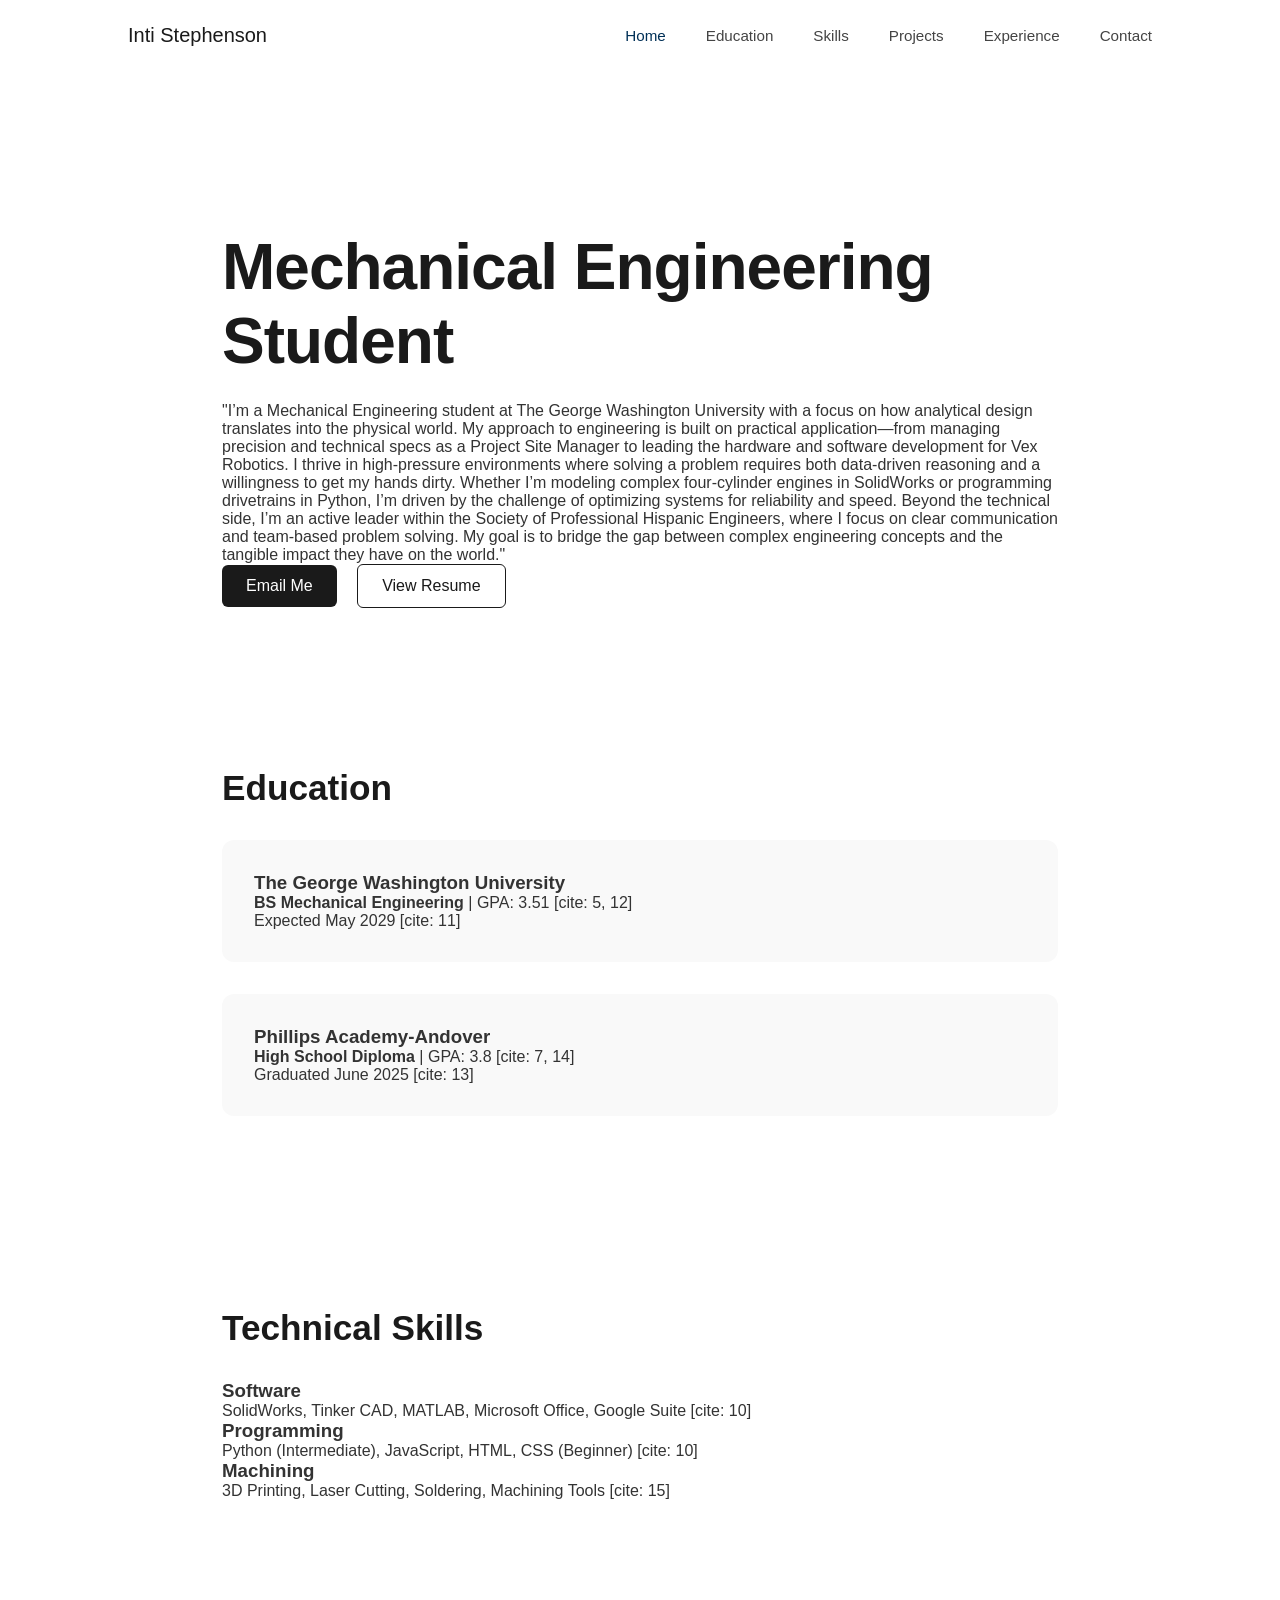
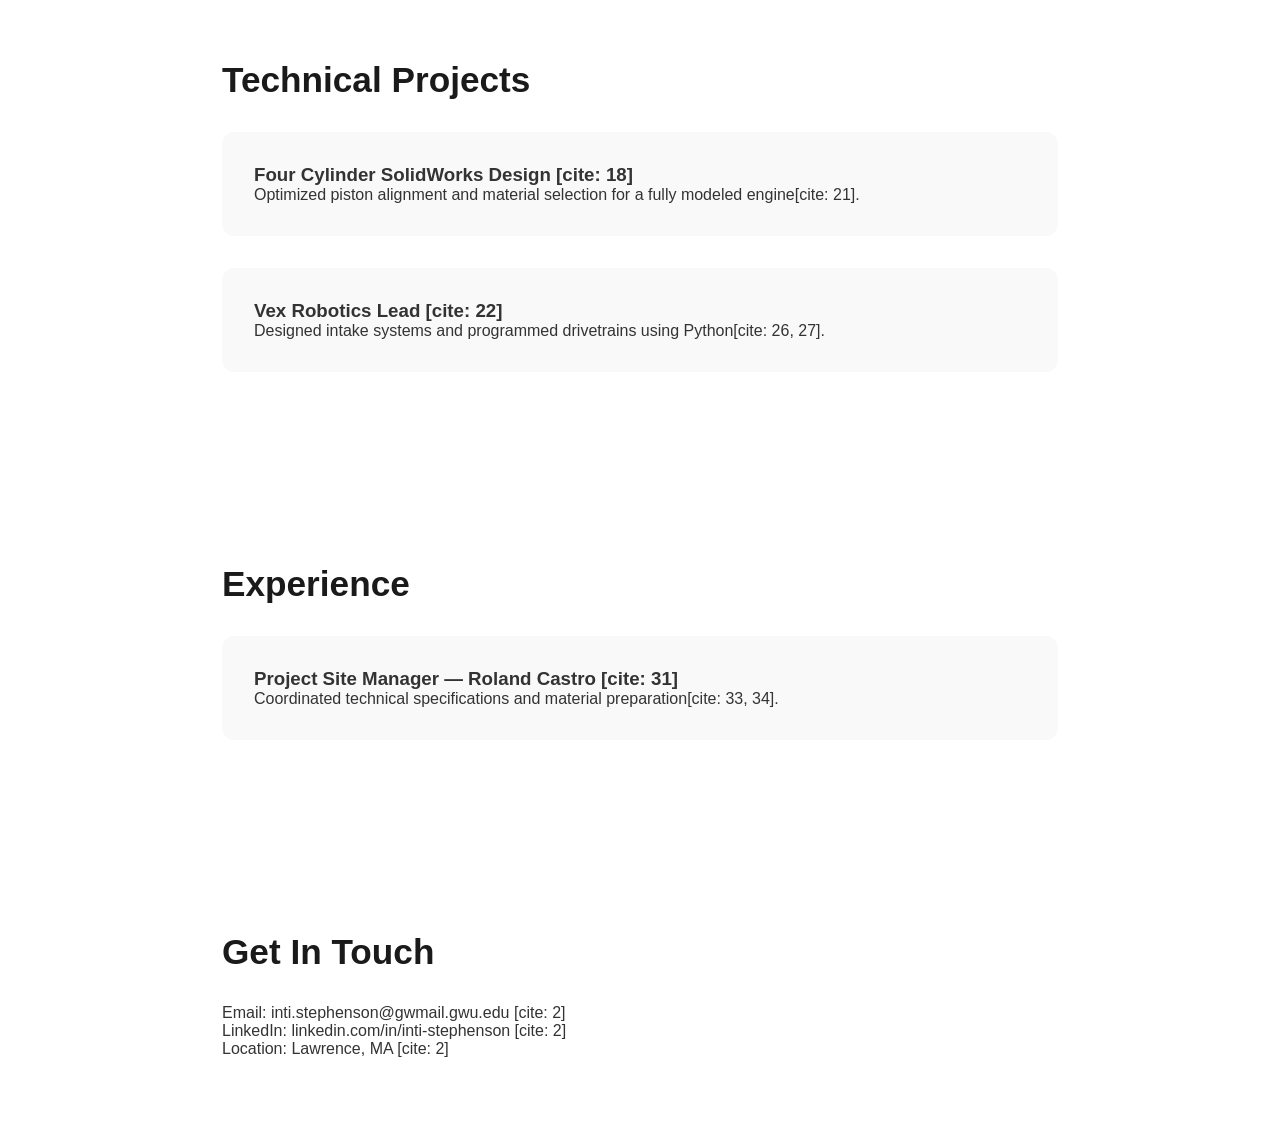
==== index.html @ 3ae7ea5c "Update index.html" ====
<!DOCTYPE html>
<html lang="en">
<head>
    <meta charset="UTF-8">
    <meta name="viewport" content="width=device-width, initial-scale=1.0">
    <title>Inti Stephenson | Portfolio</title>
    <link rel="stylesheet" href="style.css">
</head>
<body>
    <header class="navbar">
    <div class="logo">Inti Stephenson</div>
    <nav>
        <ul class="nav-links">
            <li><a href="#about">Home</a></li>
            <li><a href="#education">Education</a></li>
            <li><a href="#skills">Skills</a></li>
            <li><a href="#projects">Projects</a></li>
            <li><a href="#experience">Experience</a></li>
            <li><a href="#contact">Contact</a></li>
        </ul>
    </nav>
</header>

    <main class="container">
        <section id="about" class="section">
            <h1>Mechanical Engineering Student</h1>
            <p>"I’m a Mechanical Engineering student at The George Washington University with a focus on how analytical design translates into the physical world. My approach to engineering is built on practical application—from managing precision and technical specs as a Project Site Manager to leading the hardware and software development for Vex Robotics. I thrive in high-pressure environments where solving a problem requires both data-driven reasoning and a willingness to get my hands dirty. Whether I’m modeling complex four-cylinder engines in SolidWorks or programming drivetrains in Python, I’m driven by the challenge of optimizing systems for reliability and speed. Beyond the technical side, I’m an active leader within the Society of Professional Hispanic Engineers, where I focus on clear communication and team-based problem solving. My goal is to bridge the gap between complex engineering concepts and the tangible impact they have on the world." </p>
            <div class="actions">
                <a href="mailto:inti.stephenson@gwmail.gwu.edu" class="btn">Email Me</a>
                <a href="#" class="btn btn-outline">View Resume</a>
            </div>
        </section>

        <section id="education" class="section">
            <h2>Education</h2>
            <div class="card">
                <h3>The George Washington University</h3>
                <p><strong>BS Mechanical Engineering</strong> | GPA: 3.51 [cite: 5, 12]</p>
                <p>Expected May 2029 [cite: 11]</p>
            </div>
            <div class="card">
                <h3>Phillips Academy-Andover</h3>
                <p><strong>High School Diploma</strong> | GPA: 3.8 [cite: 7, 14]</p>
                <p>Graduated June 2025 [cite: 13]</p>
            </div>
        </section>

        <section id="skills" class="section">
            <h2>Technical Skills</h2>
            <div class="skills-wrapper">
                <div class="skill-box">
                    <h3>Software</h3>
                    <p>SolidWorks, Tinker CAD, MATLAB, Microsoft Office, Google Suite [cite: 10]</p>
                </div>
                <div class="skill-box">
                    <h3>Programming</h3>
                    <p>Python (Intermediate), JavaScript, HTML, CSS (Beginner) [cite: 10]</p>
                </div>
                <div class="skill-box">
                    <h3>Machining</h3>
                    <p>3D Printing, Laser Cutting, Soldering, Machining Tools [cite: 15]</p>
                </div>
            </div>
        </section>

        <section id="projects" class="section">
            <h2>Technical Projects</h2>
            <div class="project-entry">
                <h3>Four Cylinder SolidWorks Design [cite: 18]</h3>
                <p>Optimized piston alignment and material selection for a fully modeled engine[cite: 21].</p>
            </div>
            <div class="project-entry">
                <h3>Vex Robotics Lead [cite: 22]</h3>
                <p>Designed intake systems and programmed drivetrains using Python[cite: 26, 27].</p>
            </div>
        </section>

        <section id="experience" class="section">
            <h2>Experience</h2>
            <div class="exp-entry">
                <h3>Project Site Manager — Roland Castro [cite: 31]</h3>
                <p>Coordinated technical specifications and material preparation[cite: 33, 34].</p>
            </div>
        </section>

        <section id="contact" class="section">
            <h2>Get In Touch</h2>
            <p>Email: inti.stephenson@gwmail.gwu.edu [cite: 2]</p>
            <p>LinkedIn: linkedin.com/in/inti-stephenson [cite: 2]</p>
            <p>Location: Lawrence, MA [cite: 2]</p>
        </section>
    </main>

    <script src="script.js"></script>
</body>
</html>
---- style.css ----
:root {
    --primary: #1a1a1a; /* Darker, professional header text */
    --accent: #003057;  /* GWU Blue for highlights */
    --bg-color: #ffffff;
}

* {
    margin: 0;
    padding: 0;
    box-sizing: border-box;
    font-family: 'Inter', -apple-system, sans-serif;
}

body {
    background-color: var(--bg-color);
    color: #333;
}

/* Updated Horizontal Top Navbar - Logan Whittaker Style */
.navbar {
    position: fixed;
    top: 0;
    width: 100%;
    background: white;
    display: flex;
    justify-content: space-between; /* Pushes logo left, links right */
    align-items: center;
    padding: 1.5rem 10%; /* More breathing room on the sides */
    z-index: 1000;
}

.logo {
    font-size: 1.25rem;
    font-weight: 500;
    color: var(--primary);
}

.nav-links {
    display: flex;
    list-style: none;
}

.nav-links li {
    margin-left: 2.5rem; /* Space between the links */
}

.nav-links a {
    text-decoration: none;
    color: #444;
    font-size: 0.95rem;
    font-weight: 400;
    transition: color 0.2s ease;
}

.nav-links a:hover, .nav-links a.active {
    color: var(--accent); /* Subtle color change on hover/scroll */
}

/* Main Content Layout */
.container {
    max-width: 900px;
    margin: 150px auto 0;
    padding: 0 2rem;
}

.section {
    padding: 5rem 0;
    /* Removed the bottom border for a cleaner look */
}

/* Typography similar to Logan's */
h1 { 
    font-size: 4rem; 
    color: var(--primary); 
    margin-bottom: 1.5rem;
    letter-spacing: -1px;
}

h2 { 
    font-size: 2.2rem; 
    color: var(--primary); 
    margin-bottom: 2rem; 
}

/* Sections look like simple cards now */
.card, .project-entry, .exp-entry {
    background: #f9f9f9;
    padding: 2rem;
    border-radius: 12px;
    margin-bottom: 2rem;
    transition: transform 0.2s ease;
}

.card:hover {
    transform: translateY(-5px); /* Adds a little "pop" when hovering */
}

.btn {
    display: inline-block;
    padding: 12px 24px;
    background: #1a1a1a;
    color: white;
    text-decoration: none;
    border-radius: 6px;
    font-weight: 500;
    margin-right: 1rem;
}

.btn-outline {
    background: transparent;
    border: 1px solid #1a1a1a;
    color: #1a1a1a;
}
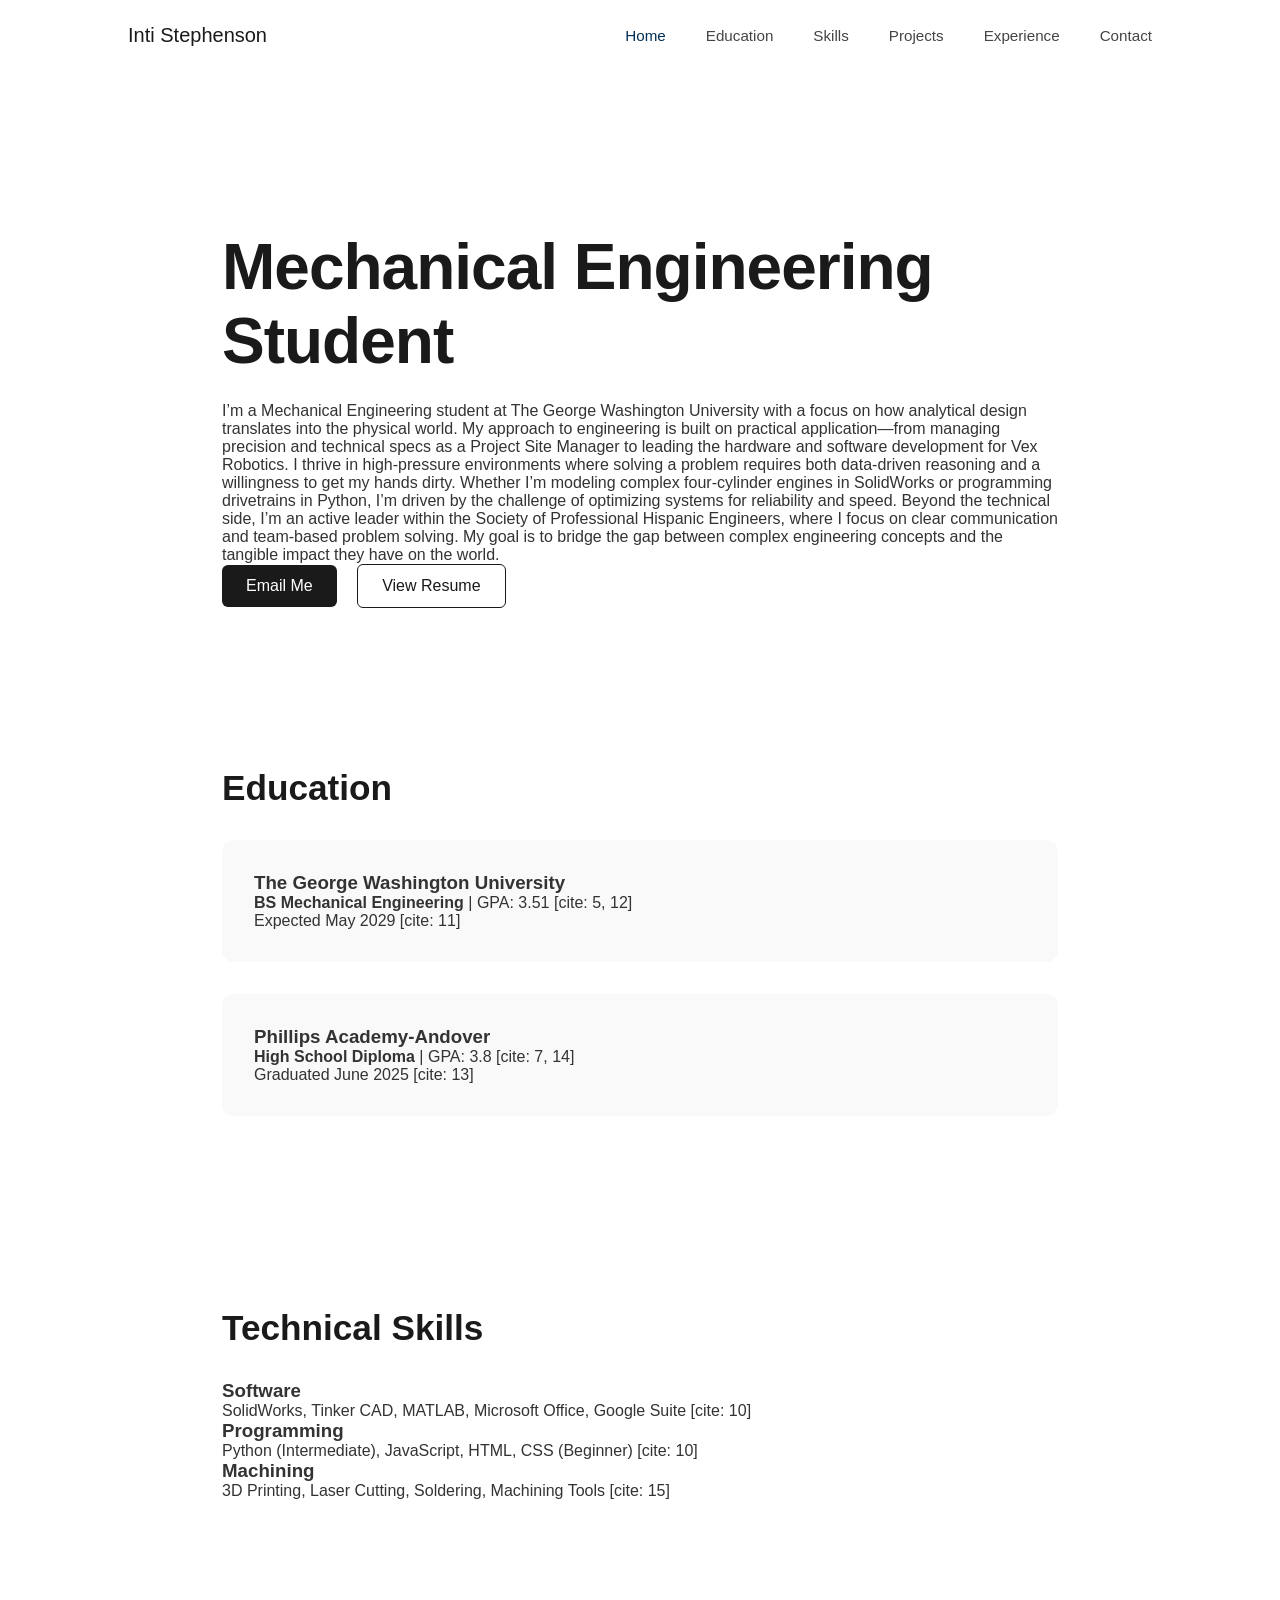
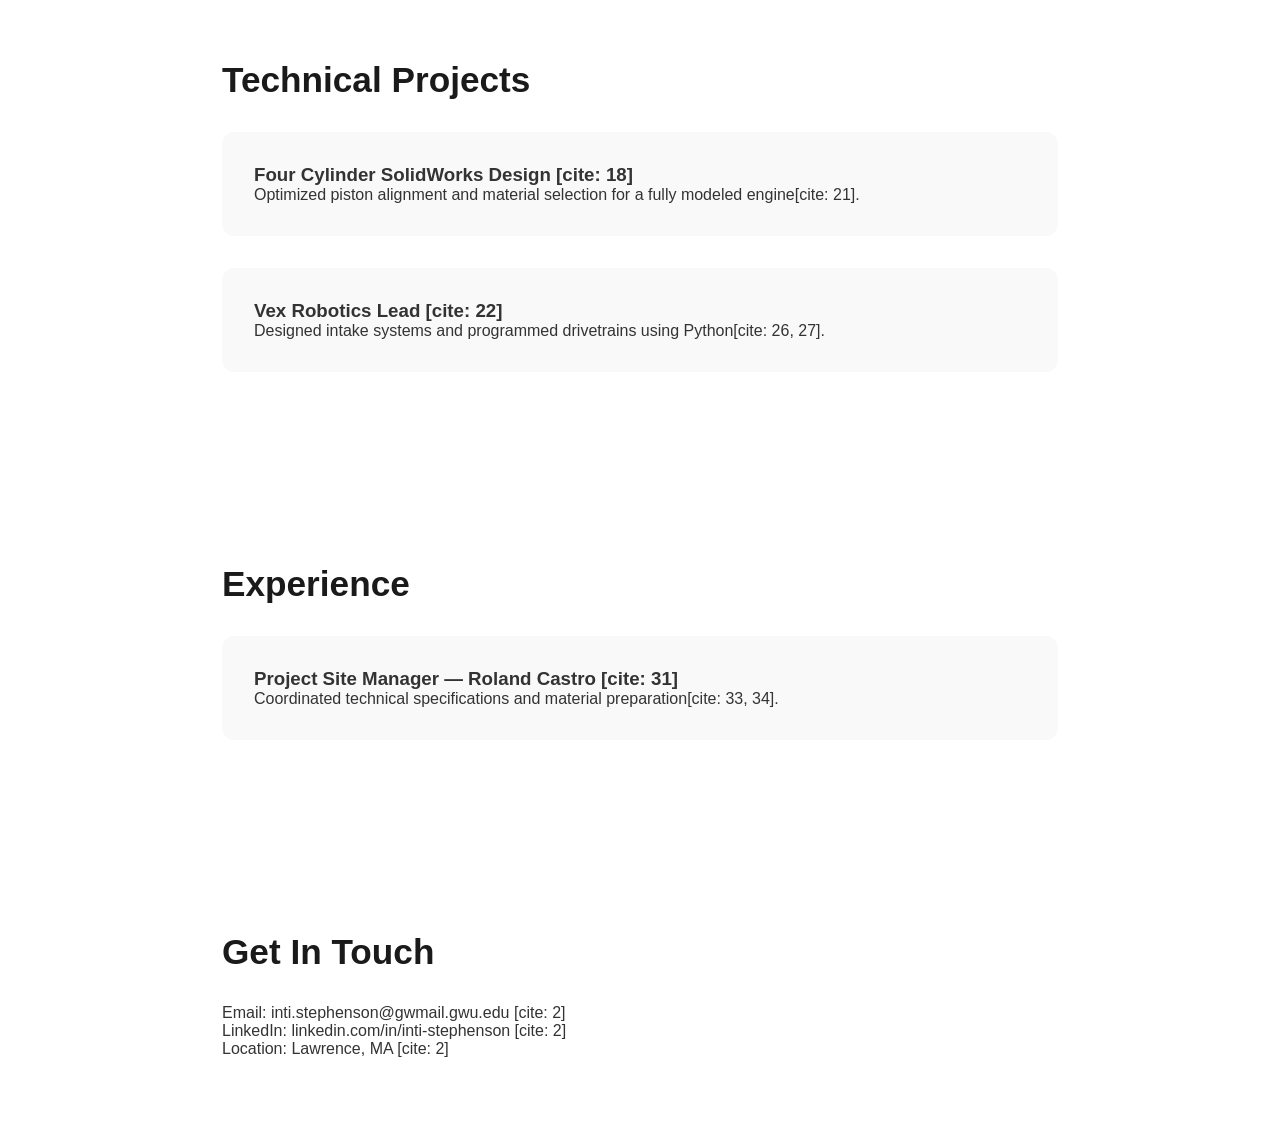
==== commit 0ada398a: "Update index.html" ====
--- a/index.html
+++ b/index.html
@@ -24,7 +24,7 @@
     <main class="container">
         <section id="about" class="section">
             <h1>Mechanical Engineering Student</h1>
-            <p>"I’m a Mechanical Engineering student at The George Washington University with a focus on how analytical design translates into the physical world. My approach to engineering is built on practical application—from managing precision and technical specs as a Project Site Manager to leading the hardware and software development for Vex Robotics. I thrive in high-pressure environments where solving a problem requires both data-driven reasoning and a willingness to get my hands dirty. Whether I’m modeling complex four-cylinder engines in SolidWorks or programming drivetrains in Python, I’m driven by the challenge of optimizing systems for reliability and speed. Beyond the technical side, I’m an active leader within the Society of Professional Hispanic Engineers, where I focus on clear communication and team-based problem solving. My goal is to bridge the gap between complex engineering concepts and the tangible impact they have on the world." </p>
+            <p> I’m a Mechanical Engineering student at The George Washington University with a focus on how analytical design translates into the physical world. My approach to engineering is built on practical application—from managing precision and technical specs as a Project Site Manager to leading the hardware and software development for Vex Robotics. I thrive in high-pressure environments where solving a problem requires both data-driven reasoning and a willingness to get my hands dirty. Whether I’m modeling complex four-cylinder engines in SolidWorks or programming drivetrains in Python, I’m driven by the challenge of optimizing systems for reliability and speed. Beyond the technical side, I’m an active leader within the Society of Professional Hispanic Engineers, where I focus on clear communication and team-based problem solving. My goal is to bridge the gap between complex engineering concepts and the tangible impact they have on the world. </p>
             <div class="actions">
                 <a href="mailto:inti.stephenson@gwmail.gwu.edu" class="btn">Email Me</a>
                 <a href="#" class="btn btn-outline">View Resume</a>
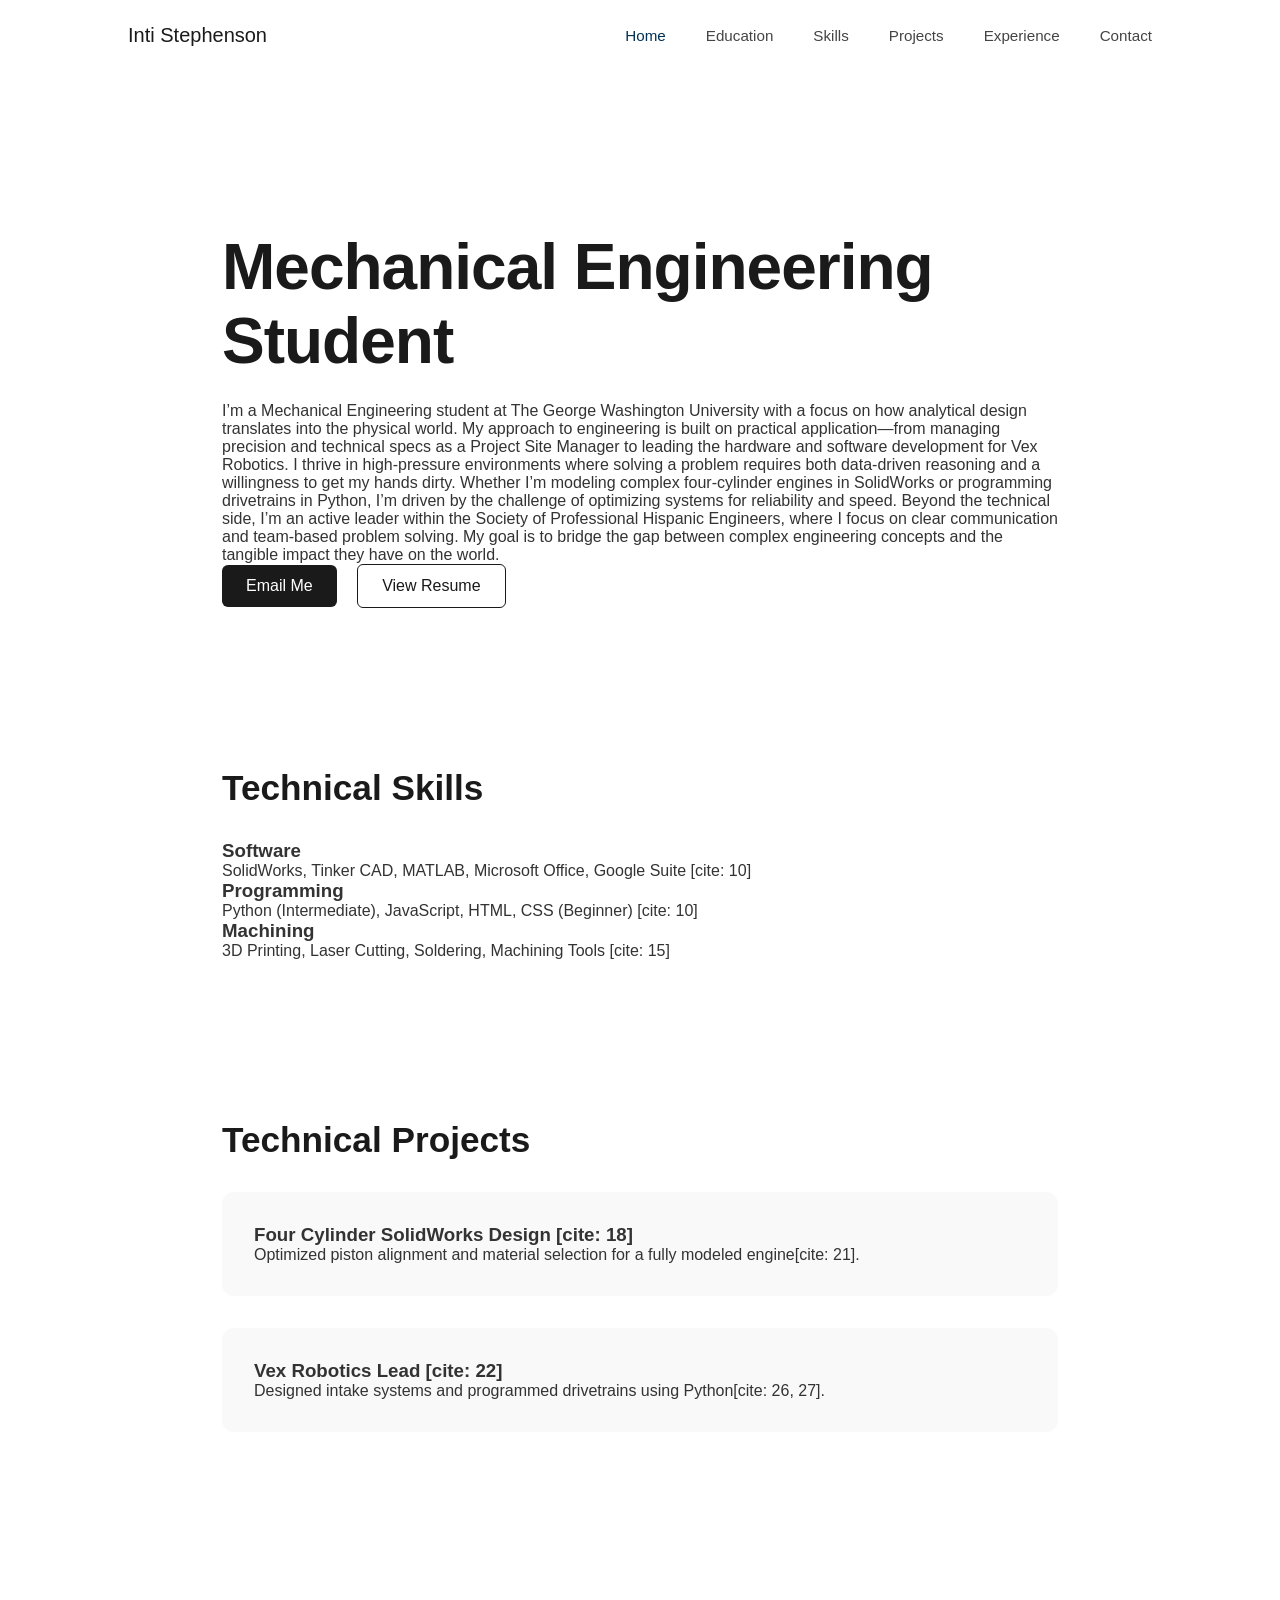
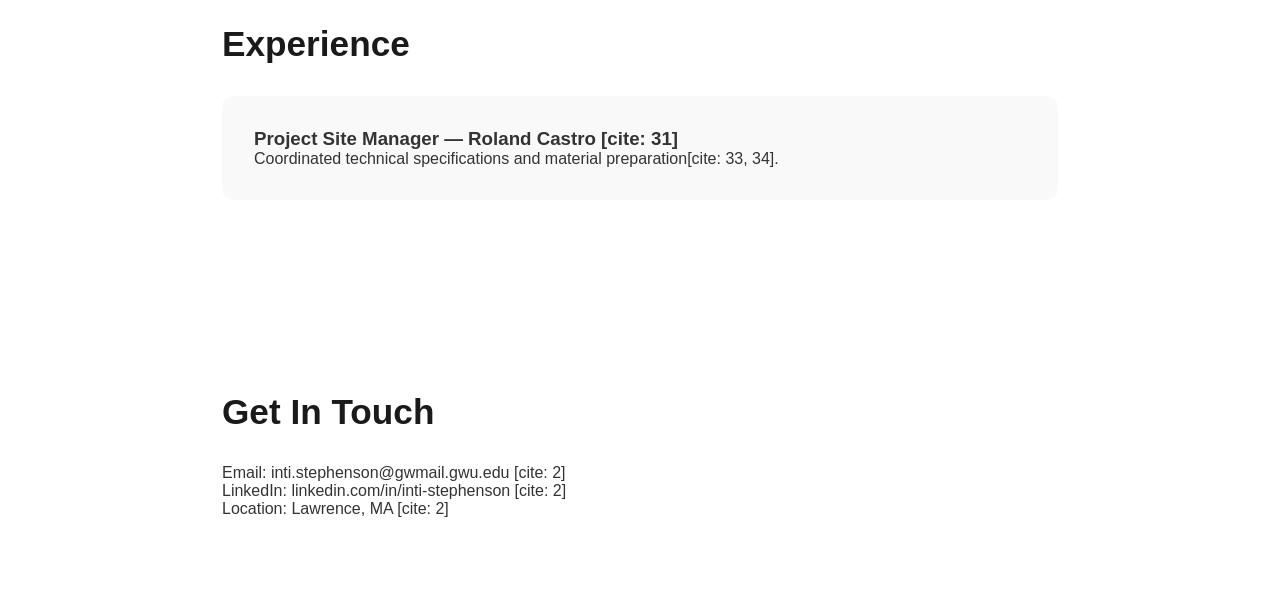
==== commit 629345f2: "Update index.html" ====
--- a/index.html
+++ b/index.html
@@ -31,19 +31,7 @@
             </div>
         </section>
 
-        <section id="education" class="section">
-            <h2>Education</h2>
-            <div class="card">
-                <h3>The George Washington University</h3>
-                <p><strong>BS Mechanical Engineering</strong> | GPA: 3.51 [cite: 5, 12]</p>
-                <p>Expected May 2029 [cite: 11]</p>
-            </div>
-            <div class="card">
-                <h3>Phillips Academy-Andover</h3>
-                <p><strong>High School Diploma</strong> | GPA: 3.8 [cite: 7, 14]</p>
-                <p>Graduated June 2025 [cite: 13]</p>
-            </div>
-        </section>
+          </section>
 
         <section id="skills" class="section">
             <h2>Technical Skills</h2>
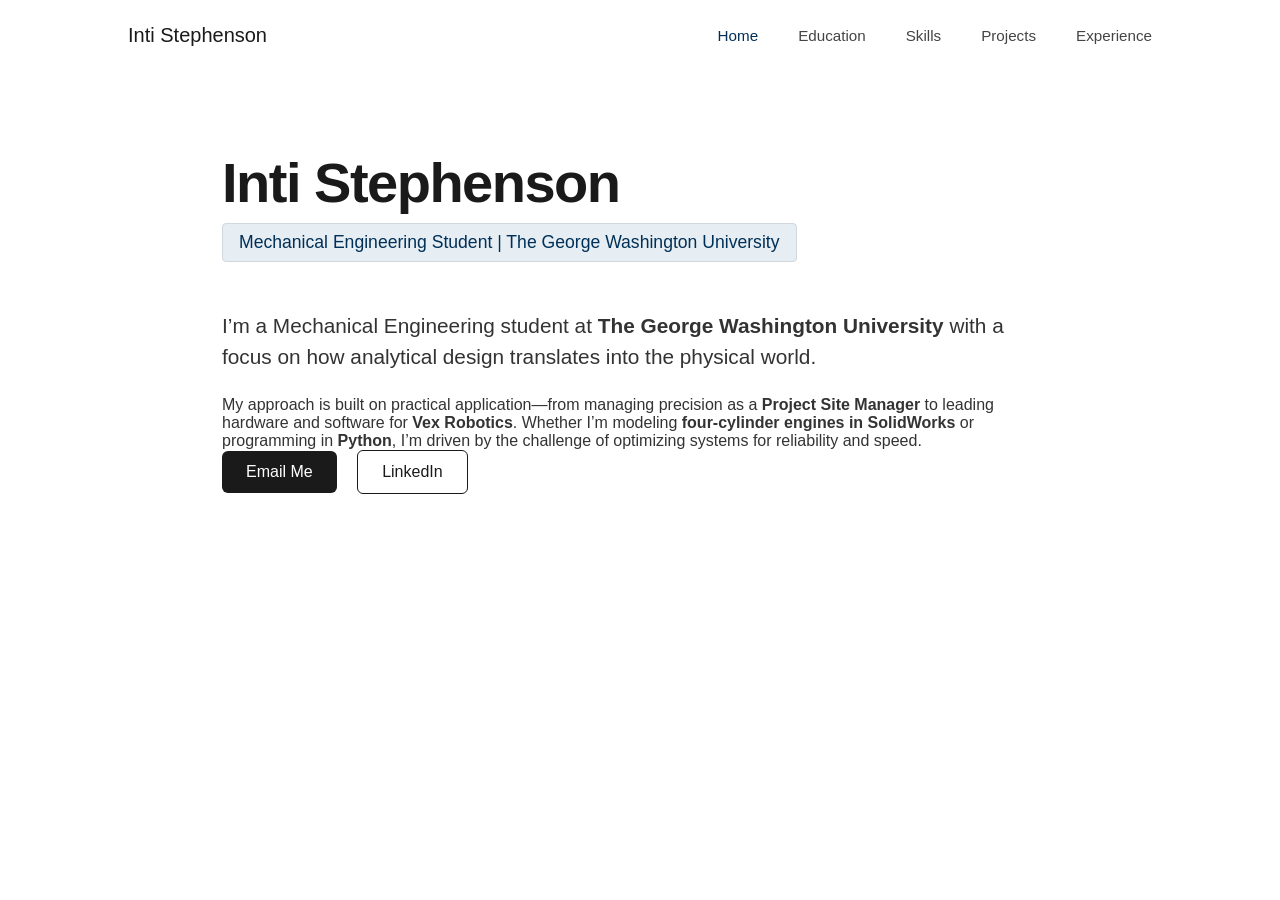
==== commit fc774667: "Update index.html" ====
--- a/index.html
+++ b/index.html
@@ -3,82 +3,50 @@
 <head>
     <meta charset="UTF-8">
     <meta name="viewport" content="width=device-width, initial-scale=1.0">
-    <title>Inti Stephenson | Portfolio</title>
+    <title>Inti Stephenson | Home</title>
     <link rel="stylesheet" href="style.css">
 </head>
 <body>
     <header class="navbar">
-    <div class="logo">Inti Stephenson</div>
-    <nav>
-        <ul class="nav-links">
-            <li><a href="#about">Home</a></li>
-            <li><a href="#education">Education</a></li>
-            <li><a href="#skills">Skills</a></li>
-            <li><a href="#projects">Projects</a></li>
-            <li><a href="#experience">Experience</a></li>
-            <li><a href="#contact">Contact</a></li>
-        </ul>
-    </nav>
-</header>
+        <div class="logo">Inti Stephenson</div>
+        <nav>
+            <ul class="nav-links">
+                <li><a href="index.html" class="active">Home</a></li>
+                <li><a href="education.html">Education</a></li>
+                <li><a href="skills.html">Skills</a></li>
+                <li><a href="projects.html">Projects</a></li>
+                <li><a href="experience.html">Experience</a></li>
+            </ul>
+        </nav>
+    </header>
 
     <main class="container">
-        <section id="about" class="section">
-            <h1>Mechanical Engineering Student</h1>
-            <p> I’m a Mechanical Engineering student at The George Washington University with a focus on how analytical design translates into the physical world. My approach to engineering is built on practical application—from managing precision and technical specs as a Project Site Manager to leading the hardware and software development for Vex Robotics. I thrive in high-pressure environments where solving a problem requires both data-driven reasoning and a willingness to get my hands dirty. Whether I’m modeling complex four-cylinder engines in SolidWorks or programming drivetrains in Python, I’m driven by the challenge of optimizing systems for reliability and speed. Beyond the technical side, I’m an active leader within the Society of Professional Hispanic Engineers, where I focus on clear communication and team-based problem solving. My goal is to bridge the gap between complex engineering concepts and the tangible impact they have on the world. </p>
-            <div class="actions">
-                <a href="mailto:inti.stephenson@gwmail.gwu.edu" class="btn">Email Me</a>
-                <a href="#" class="btn btn-outline">View Resume</a>
+        <section class="hero-section">
+            <div class="hero-header">
+                <h1 class="name-title">Inti Stephenson</h1>
+                <div class="title-badge">
+                    Mechanical Engineering Student | The George Washington University
+                </div>
             </div>
-        </section>
-
-          </section>
-
-        <section id="skills" class="section">
-            <h2>Technical Skills</h2>
-            <div class="skills-wrapper">
-                <div class="skill-box">
-                    <h3>Software</h3>
-                    <p>SolidWorks, Tinker CAD, MATLAB, Microsoft Office, Google Suite [cite: 10]</p>
-                </div>
-                <div class="skill-box">
-                    <h3>Programming</h3>
-                    <p>Python (Intermediate), JavaScript, HTML, CSS (Beginner) [cite: 10]</p>
-                </div>
-                <div class="skill-box">
-                    <h3>Machining</h3>
-                    <p>3D Printing, Laser Cutting, Soldering, Machining Tools [cite: 15]</p>
+            
+            <div class="about-content">
+                <p class="lead">
+                    I’m a Mechanical Engineering student at <strong>The George Washington University</strong> 
+                    with a focus on how analytical design translates into the physical world.
+                </p>
+                <p>
+                    My approach is built on practical application—from managing precision as a 
+                    <strong>Project Site Manager</strong> to leading hardware and software for 
+                    <strong>Vex Robotics</strong>. Whether I’m modeling <strong>four-cylinder engines in SolidWorks</strong> 
+                    or programming in <strong>Python</strong>, I’m driven by the challenge of optimizing systems 
+                    for reliability and speed.
+                </p>
+                <div class="actions">
+                    <a href="mailto:inti.stephenson@gwmail.gwu.edu" class="btn">Email Me</a>
+                    <a href="https://www.linkedin.com/in/inti-stephenson" class="btn btn-outline">LinkedIn</a>
                 </div>
             </div>
         </section>
-
-        <section id="projects" class="section">
-            <h2>Technical Projects</h2>
-            <div class="project-entry">
-                <h3>Four Cylinder SolidWorks Design [cite: 18]</h3>
-                <p>Optimized piston alignment and material selection for a fully modeled engine[cite: 21].</p>
-            </div>
-            <div class="project-entry">
-                <h3>Vex Robotics Lead [cite: 22]</h3>
-                <p>Designed intake systems and programmed drivetrains using Python[cite: 26, 27].</p>
-            </div>
-        </section>
-
-        <section id="experience" class="section">
-            <h2>Experience</h2>
-            <div class="exp-entry">
-                <h3>Project Site Manager — Roland Castro [cite: 31]</h3>
-                <p>Coordinated technical specifications and material preparation[cite: 33, 34].</p>
-            </div>
-        </section>
-
-        <section id="contact" class="section">
-            <h2>Get In Touch</h2>
-            <p>Email: inti.stephenson@gwmail.gwu.edu [cite: 2]</p>
-            <p>LinkedIn: linkedin.com/in/inti-stephenson [cite: 2]</p>
-            <p>Location: Lawrence, MA [cite: 2]</p>
-        </section>
     </main>
-
-    <script src="script.js"></script>
 </body>
 </html>
--- a/style.css
+++ b/style.css
@@ -3,7 +3,41 @@
     --accent: #003057;  /* GWU Blue for highlights */
     --bg-color: #ffffff;
 }
+.hero-header {
+    margin-bottom: 3rem;
+}
 
+.name-title {
+    font-size: 3.5rem;
+    font-weight: 700;
+    color: #1a1a1a;
+    margin-bottom: 0.5rem;
+    letter-spacing: -1.5px;
+}
+
+/* The "Bubble Square" Title */
+.title-badge {
+    display: inline-block;
+    padding: 8px 16px;
+    background-color: #e6edf3; /* Very light blue/gray background */
+    color: #003057;            /* Navy Blue Text */
+    font-size: 1.1rem;
+    font-weight: 500;
+    border-radius: 4px;        /* "Bubble Square" - slight rounding but still blocky */
+    border: 1px solid #d0d7de;
+}
+
+/* Ensure the about content flows nicely under the badge */
+.about-content {
+    margin-top: 2rem;
+}
+
+.lead {
+    font-size: 1.3rem;
+    line-height: 1.5;
+    color: #333;
+    margin-bottom: 1.5rem;
+}
 * {
     margin: 0;
     padding: 0;
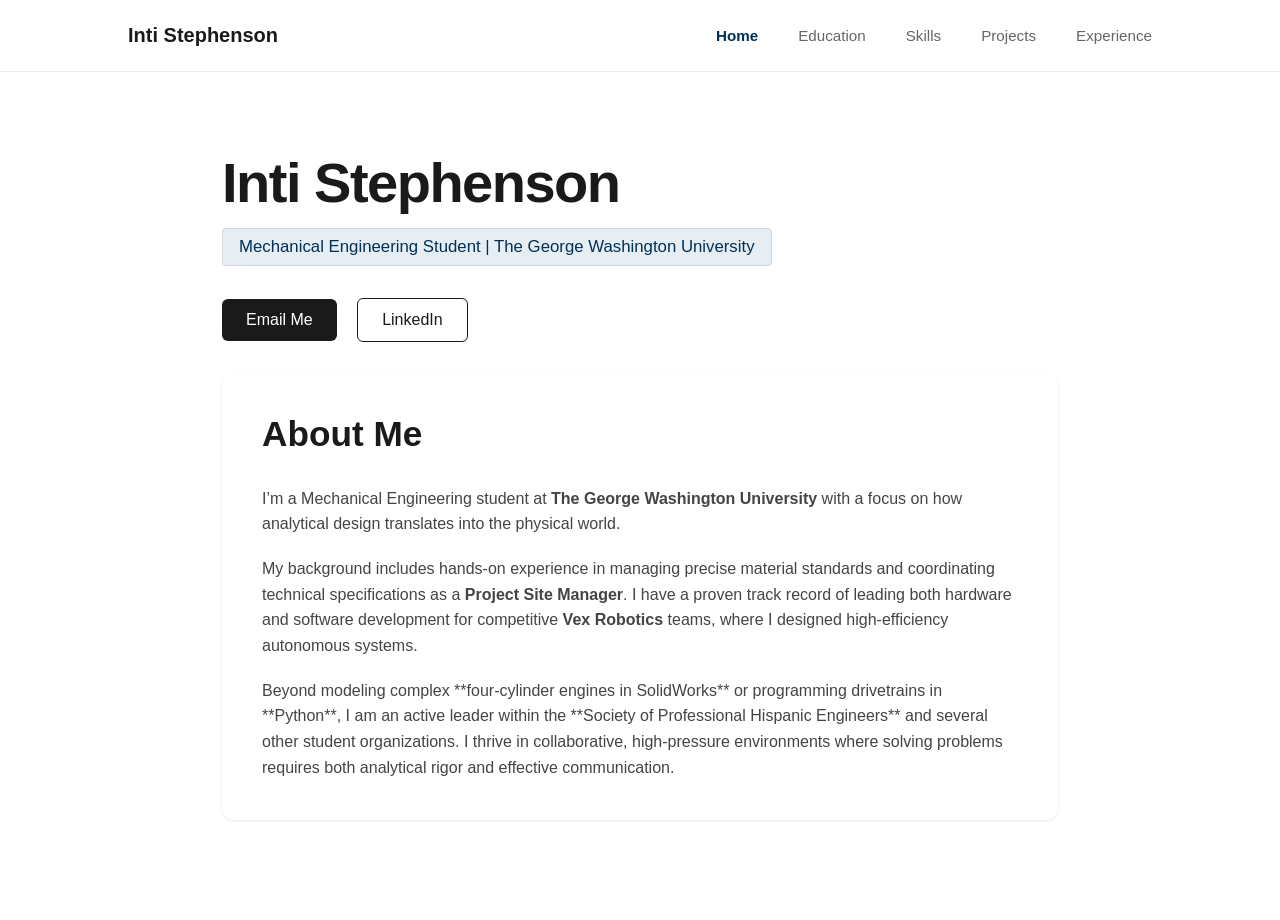
==== commit 71954d2a: "Update index.html" ====
--- a/index.html
+++ b/index.html
@@ -5,6 +5,45 @@
     <meta name="viewport" content="width=device-width, initial-scale=1.0">
     <title>Inti Stephenson | Home</title>
     <link rel="stylesheet" href="style.css">
+    <style>
+        .hero-section {
+            margin-bottom: 2rem;
+        }
+
+        .actions {
+            margin-top: 1rem;
+            margin-bottom: 2rem;
+        }
+
+        .about-box {
+            background-color: #ffffff;
+            padding: 2.5rem;
+            border-radius: 12px;
+            box-shadow: 0 1px 3px rgba(0,0,0,0.1);
+            max-width: 900px;
+            margin: 0 auto;
+        }
+
+        .about-box h2 {
+            font-size: 2.2rem;
+            font-weight: 700;
+            color: #1a1a1a;
+            margin-bottom: 1.5rem;
+            border-bottom: none;
+            padding-bottom: 0;
+            margin-top: 0;
+        }
+
+        .about-content-paragraph {
+            margin-bottom: 1.2rem;
+            color: #444;
+            line-height: 1.6;
+        }
+
+        .about-content-paragraph:last-child {
+            margin-bottom: 0;
+        }
+    </style>
 </head>
 <body>
     <header class="navbar">
@@ -29,22 +68,24 @@
                 </div>
             </div>
             
+            <div class="actions">
+                <a href="mailto:inti.stephenson@gwmail.gwu.edu" class="btn">Email Me</a>
+                <a href="https://www.linkedin.com/in/inti-stephenson" class="btn btn-outline" target="_blank">LinkedIn</a>
+            </div>
+        </section>
+
+        <section class="about-box">
+            <h2>About Me</h2>
             <div class="about-content">
-                <p class="lead">
-                    I’m a Mechanical Engineering student at <strong>The George Washington University</strong> 
-                    with a focus on how analytical design translates into the physical world.
+                <p class="about-content-paragraph">
+                    I’m a Mechanical Engineering student at <strong>The George Washington University</strong> with a focus on how analytical design translates into the physical world.
                 </p>
-                <p>
-                    My approach is built on practical application—from managing precision as a 
-                    <strong>Project Site Manager</strong> to leading hardware and software for 
-                    <strong>Vex Robotics</strong>. Whether I’m modeling <strong>four-cylinder engines in SolidWorks</strong> 
-                    or programming in <strong>Python</strong>, I’m driven by the challenge of optimizing systems 
-                    for reliability and speed.
+                <p class="about-content-paragraph">
+                    My background includes hands-on experience in managing precise material standards and coordinating technical specifications as a <strong>Project Site Manager</strong>. I have a proven track record of leading both hardware and software development for competitive <strong>Vex Robotics</strong> teams, where I designed high-efficiency autonomous systems.
                 </p>
-                <div class="actions">
-                    <a href="mailto:inti.stephenson@gwmail.gwu.edu" class="btn">Email Me</a>
-                    <a href="https://www.linkedin.com/in/inti-stephenson" class="btn btn-outline">LinkedIn</a>
-                </div>
+                <p class="about-content-paragraph">
+                    Beyond modeling complex **four-cylinder engines in SolidWorks** or programming drivetrains in **Python**, I am an active leader within the **Society of Professional Hispanic Engineers** and several other student organizations. I thrive in collaborative, high-pressure environments where solving problems requires both analytical rigor and effective communication.
+                </p>
             </div>
         </section>
     </main>
--- a/style.css
+++ b/style.css
@@ -1,43 +1,10 @@
 :root {
-    --primary: #1a1a1a; /* Darker, professional header text */
-    --accent: #003057;  /* GWU Blue for highlights */
+    --primary: #1a1a1a;
+    --navy: #003057; /* GWU Navy */
+    --bubble-bg: #e6edf3;
     --bg-color: #ffffff;
 }
-.hero-header {
-    margin-bottom: 3rem;
-}
 
-.name-title {
-    font-size: 3.5rem;
-    font-weight: 700;
-    color: #1a1a1a;
-    margin-bottom: 0.5rem;
-    letter-spacing: -1.5px;
-}
-
-/* The "Bubble Square" Title */
-.title-badge {
-    display: inline-block;
-    padding: 8px 16px;
-    background-color: #e6edf3; /* Very light blue/gray background */
-    color: #003057;            /* Navy Blue Text */
-    font-size: 1.1rem;
-    font-weight: 500;
-    border-radius: 4px;        /* "Bubble Square" - slight rounding but still blocky */
-    border: 1px solid #d0d7de;
-}
-
-/* Ensure the about content flows nicely under the badge */
-.about-content {
-    margin-top: 2rem;
-}
-
-.lead {
-    font-size: 1.3rem;
-    line-height: 1.5;
-    color: #333;
-    margin-bottom: 1.5rem;
-}
 * {
     margin: 0;
     padding: 0;
@@ -50,22 +17,23 @@
     color: #333;
 }
 
-/* Updated Horizontal Top Navbar - Logan Whittaker Style */
+/* Fixed Top Navbar */
 .navbar {
     position: fixed;
     top: 0;
     width: 100%;
     background: white;
     display: flex;
-    justify-content: space-between; /* Pushes logo left, links right */
+    justify-content: space-between;
     align-items: center;
-    padding: 1.5rem 10%; /* More breathing room on the sides */
+    padding: 1.5rem 10%;
     z-index: 1000;
+    border-bottom: 1px solid #eee;
 }
 
 .logo {
     font-size: 1.25rem;
-    font-weight: 500;
+    font-weight: 600;
     color: var(--primary);
 }
 
@@ -75,64 +43,87 @@
 }
 
 .nav-links li {
-    margin-left: 2.5rem; /* Space between the links */
+    margin-left: 2.5rem;
 }
 
 .nav-links a {
     text-decoration: none;
-    color: #444;
+    color: #666;
     font-size: 0.95rem;
-    font-weight: 400;
-    transition: color 0.2s ease;
+    transition: color 0.2s;
 }
 
 .nav-links a:hover, .nav-links a.active {
-    color: var(--accent); /* Subtle color change on hover/scroll */
+    color: var(--navy);
+    font-weight: 600;
 }
 
-/* Main Content Layout */
+/* Layout */
 .container {
     max-width: 900px;
-    margin: 150px auto 0;
+    margin: 150px auto 100px;
     padding: 0 2rem;
 }
 
-.section {
-    padding: 5rem 0;
-    /* Removed the bottom border for a cleaner look */
+/* Home Page Header Styling */
+.hero-header {
+    margin-bottom: 2rem;
 }
 
-/* Typography similar to Logan's */
-h1 { 
-    font-size: 4rem; 
-    color: var(--primary); 
-    margin-bottom: 1.5rem;
-    letter-spacing: -1px;
+.name-title {
+    font-size: 3.5rem;
+    font-weight: 700;
+    color: var(--primary);
+    margin-bottom: 0.8rem;
+    letter-spacing: -1.5px;
 }
 
-h2 { 
-    font-size: 2.2rem; 
-    color: var(--primary); 
-    margin-bottom: 2rem; 
+/* THE NAVY BLUE BUBBLE SQUARE */
+.title-badge {
+    display: inline-block;
+    padding: 8px 16px;
+    background-color: var(--bubble-bg);
+    color: var(--navy);
+    font-size: 1.05rem;
+    font-weight: 500;
+    border-radius: 4px; /* Square bubble */
+    border: 1px solid #d0d7de;
 }
 
-/* Sections look like simple cards now */
-.card, .project-entry, .exp-entry {
+.about-content {
+    margin-top: 2rem;
+}
+
+.lead {
+    font-size: 1.3rem;
+    line-height: 1.6;
+    margin-bottom: 1.5rem;
+}
+
+/* Cards & Entries */
+.card, .project-entry, .exp-entry, .skill-box {
     background: #f9f9f9;
     padding: 2rem;
     border-radius: 12px;
-    margin-bottom: 2rem;
-    transition: transform 0.2s ease;
+    margin-bottom: 1.5rem;
 }
 
-.card:hover {
-    transform: translateY(-5px); /* Adds a little "pop" when hovering */
+h2 {
+    font-size: 2.2rem;
+    margin-bottom: 2rem;
+    color: var(--primary);
 }
 
+h3 {
+    margin-bottom: 0.5rem;
+    color: var(--navy);
+}
+
+/* Buttons */
 .btn {
     display: inline-block;
     padding: 12px 24px;
-    background: #1a1a1a;
+    background: var(--primary);
     color: white;
     text-decoration: none;
     border-radius: 6px;
@@ -142,6 +133,10 @@
 
 .btn-outline {
     background: transparent;
-    border: 1px solid #1a1a1a;
-    color: #1a1a1a;
+    border: 1px solid var(--primary);
+    color: var(--primary);
 }
+
+.btn:hover {
+    opacity: 0.8;
+}
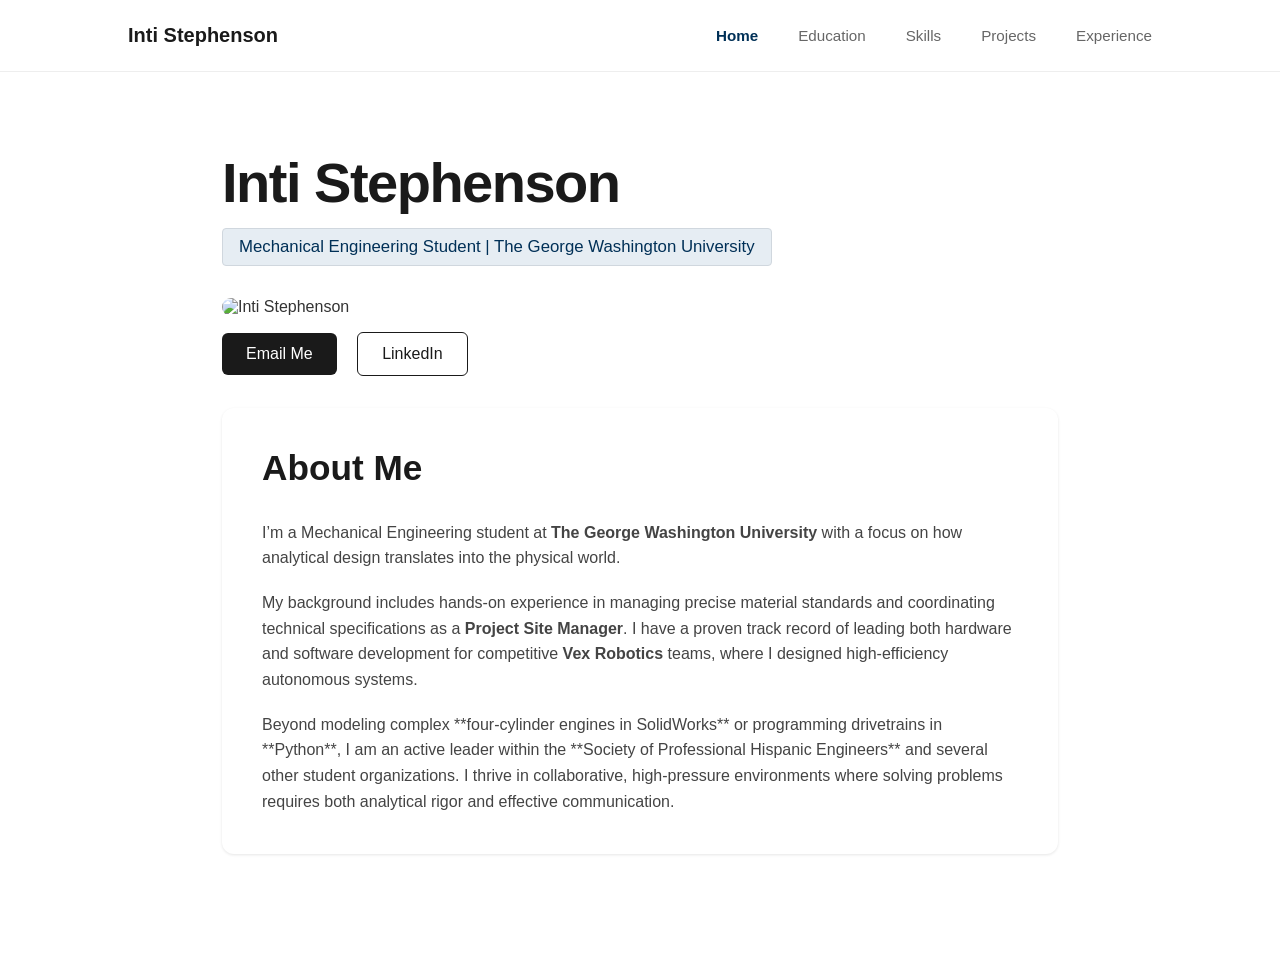
==== commit f9aef832: "Update index.html" ====
--- a/index.html
+++ b/index.html
@@ -8,11 +8,21 @@
     <style>
         .hero-section {
             margin-bottom: 2rem;
+            text-align: left; /* Ensures left-aligned layout like Logan's */
         }
 
         .actions {
             margin-top: 1rem;
             margin-bottom: 2rem;
+        }
+
+        /* Styling for the inserted photo */
+        .hero-photo {
+            max-width: 100%;
+            height: auto;
+            border-radius: 12px;
+            margin-top: 2rem;
+            display: block;
         }
 
         .about-box {
@@ -21,7 +31,7 @@
             border-radius: 12px;
             box-shadow: 0 1px 3px rgba(0,0,0,0.1);
             max-width: 900px;
-            margin: 0 auto;
+            margin: 0 auto 3rem; /* Extra space at the bottom */
         }
 
         .about-box h2 {
@@ -67,6 +77,8 @@
                     Mechanical Engineering Student | The George Washington University
                 </div>
             </div>
+
+            <img src="photo.jpg" alt="Inti Stephenson" class="hero-photo">
             
             <div class="actions">
                 <a href="mailto:inti.stephenson@gwmail.gwu.edu" class="btn">Email Me</a>
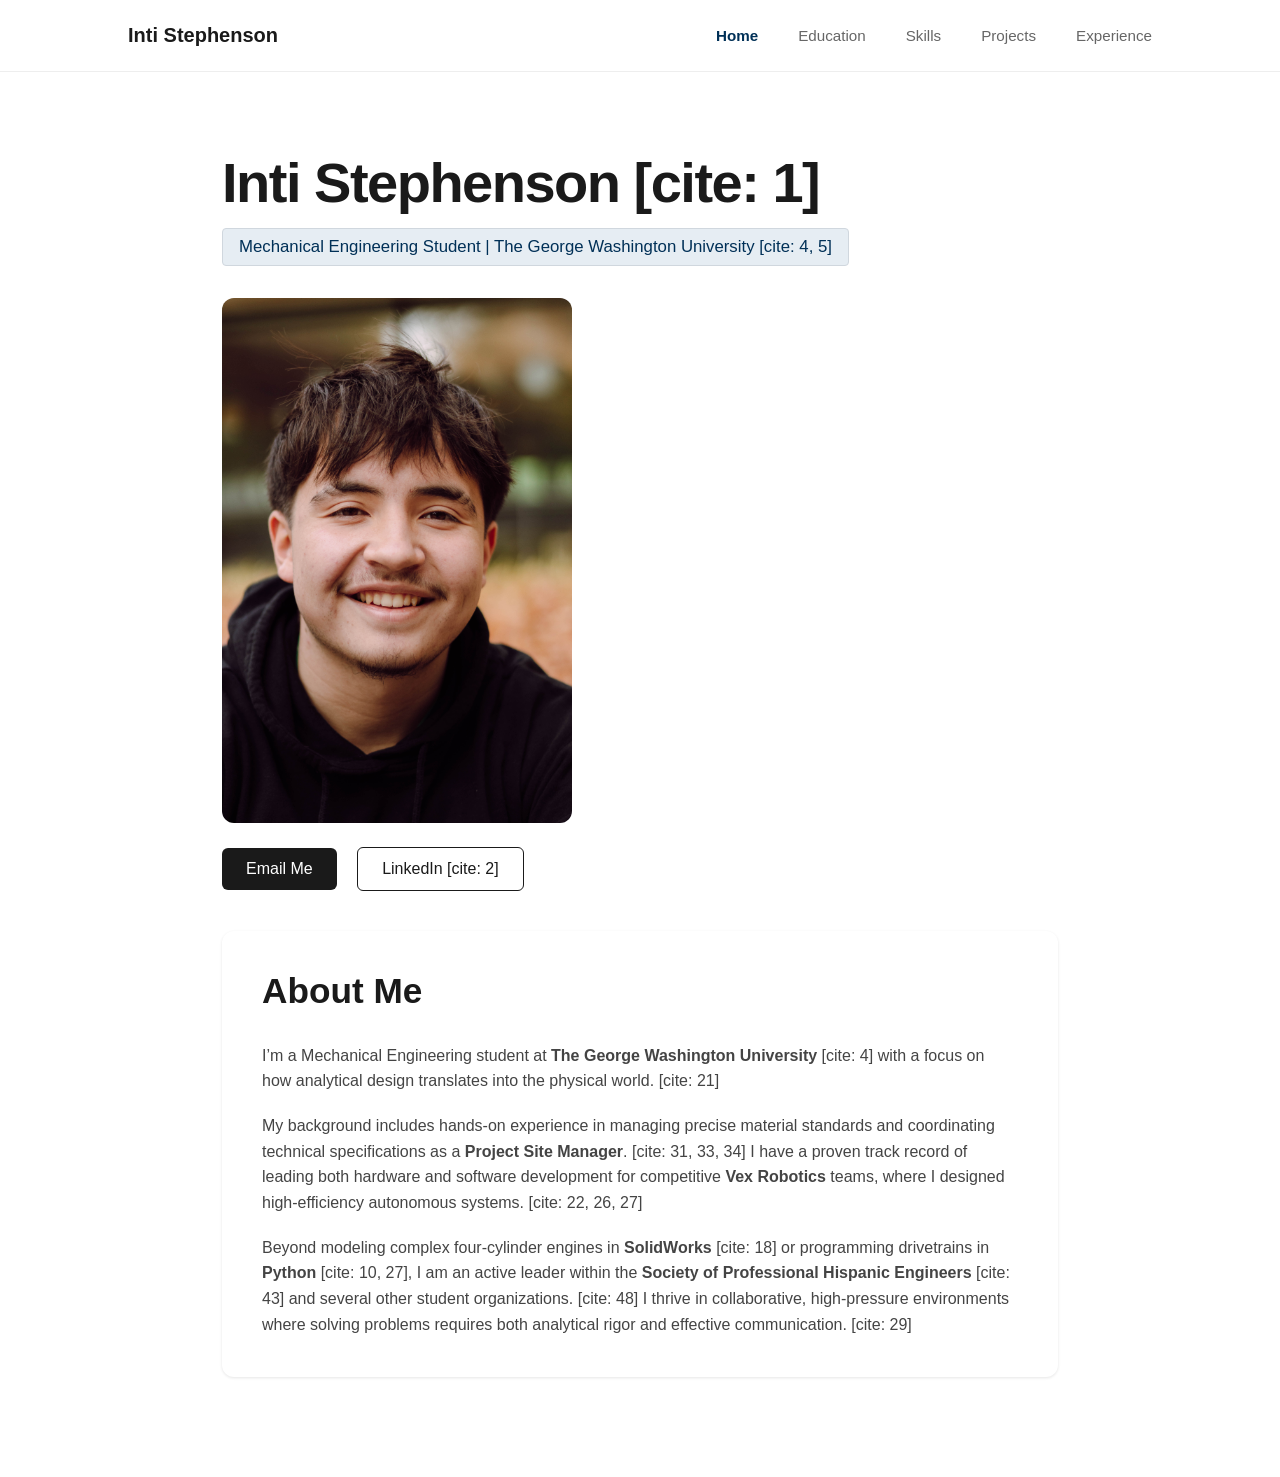
==== commit 9d3d0e30: "Update index.html" ====
--- a/index.html
+++ b/index.html
@@ -8,20 +8,19 @@
     <style>
         .hero-section {
             margin-bottom: 2rem;
-            text-align: left; /* Ensures left-aligned layout like Logan's */
+            text-align: left;
         }
 
         .actions {
-            margin-top: 1rem;
-            margin-bottom: 2rem;
+            margin-top: 1.5rem;
+            margin-bottom: 2.5rem;
         }
 
-        /* Styling for the inserted photo */
         .hero-photo {
-            max-width: 100%;
+            width: 350px; /* Limits the size so it's not huge */
             height: auto;
             border-radius: 12px;
-            margin-top: 2rem;
+            margin-top: 1.5rem;
             display: block;
         }
 
@@ -31,7 +30,7 @@
             border-radius: 12px;
             box-shadow: 0 1px 3px rgba(0,0,0,0.1);
             max-width: 900px;
-            margin: 0 auto 3rem; /* Extra space at the bottom */
+            margin: 0 auto 4rem;
         }
 
         .about-box h2 {
@@ -72,17 +71,17 @@
     <main class="container">
         <section class="hero-section">
             <div class="hero-header">
-                <h1 class="name-title">Inti Stephenson</h1>
+                <h1 class="name-title">Inti Stephenson [cite: 1]</h1>
                 <div class="title-badge">
-                    Mechanical Engineering Student | The George Washington University
+                    Mechanical Engineering Student | The George Washington University [cite: 4, 5]
                 </div>
             </div>
 
-            <img src="photo.jpg" alt="Inti Stephenson" class="hero-photo">
+            <img src="photo.JPG" alt="Inti Stephenson" class="hero-photo">
             
             <div class="actions">
                 <a href="mailto:inti.stephenson@gwmail.gwu.edu" class="btn">Email Me</a>
-                <a href="https://www.linkedin.com/in/inti-stephenson" class="btn btn-outline" target="_blank">LinkedIn</a>
+                <a href="https://www.linkedin.com/in/inti-stephenson" class="btn btn-outline" target="_blank">LinkedIn [cite: 2]</a>
             </div>
         </section>
 
@@ -90,13 +89,13 @@
             <h2>About Me</h2>
             <div class="about-content">
                 <p class="about-content-paragraph">
-                    I’m a Mechanical Engineering student at <strong>The George Washington University</strong> with a focus on how analytical design translates into the physical world.
+                    I’m a Mechanical Engineering student at <strong>The George Washington University</strong> [cite: 4] with a focus on how analytical design translates into the physical world. [cite: 21]
                 </p>
                 <p class="about-content-paragraph">
-                    My background includes hands-on experience in managing precise material standards and coordinating technical specifications as a <strong>Project Site Manager</strong>. I have a proven track record of leading both hardware and software development for competitive <strong>Vex Robotics</strong> teams, where I designed high-efficiency autonomous systems.
+                    My background includes hands-on experience in managing precise material standards and coordinating technical specifications as a <strong>Project Site Manager</strong>. [cite: 31, 33, 34] I have a proven track record of leading both hardware and software development for competitive <strong>Vex Robotics</strong> teams, where I designed high-efficiency autonomous systems. [cite: 22, 26, 27]
                 </p>
                 <p class="about-content-paragraph">
-                    Beyond modeling complex **four-cylinder engines in SolidWorks** or programming drivetrains in **Python**, I am an active leader within the **Society of Professional Hispanic Engineers** and several other student organizations. I thrive in collaborative, high-pressure environments where solving problems requires both analytical rigor and effective communication.
+                    Beyond modeling complex four-cylinder engines in <strong>SolidWorks</strong> [cite: 18] or programming drivetrains in <strong>Python</strong> [cite: 10, 27], I am an active leader within the <strong>Society of Professional Hispanic Engineers</strong> [cite: 43] and several other student organizations. [cite: 48] I thrive in collaborative, high-pressure environments where solving problems requires both analytical rigor and effective communication. [cite: 29]
                 </p>
             </div>
         </section>
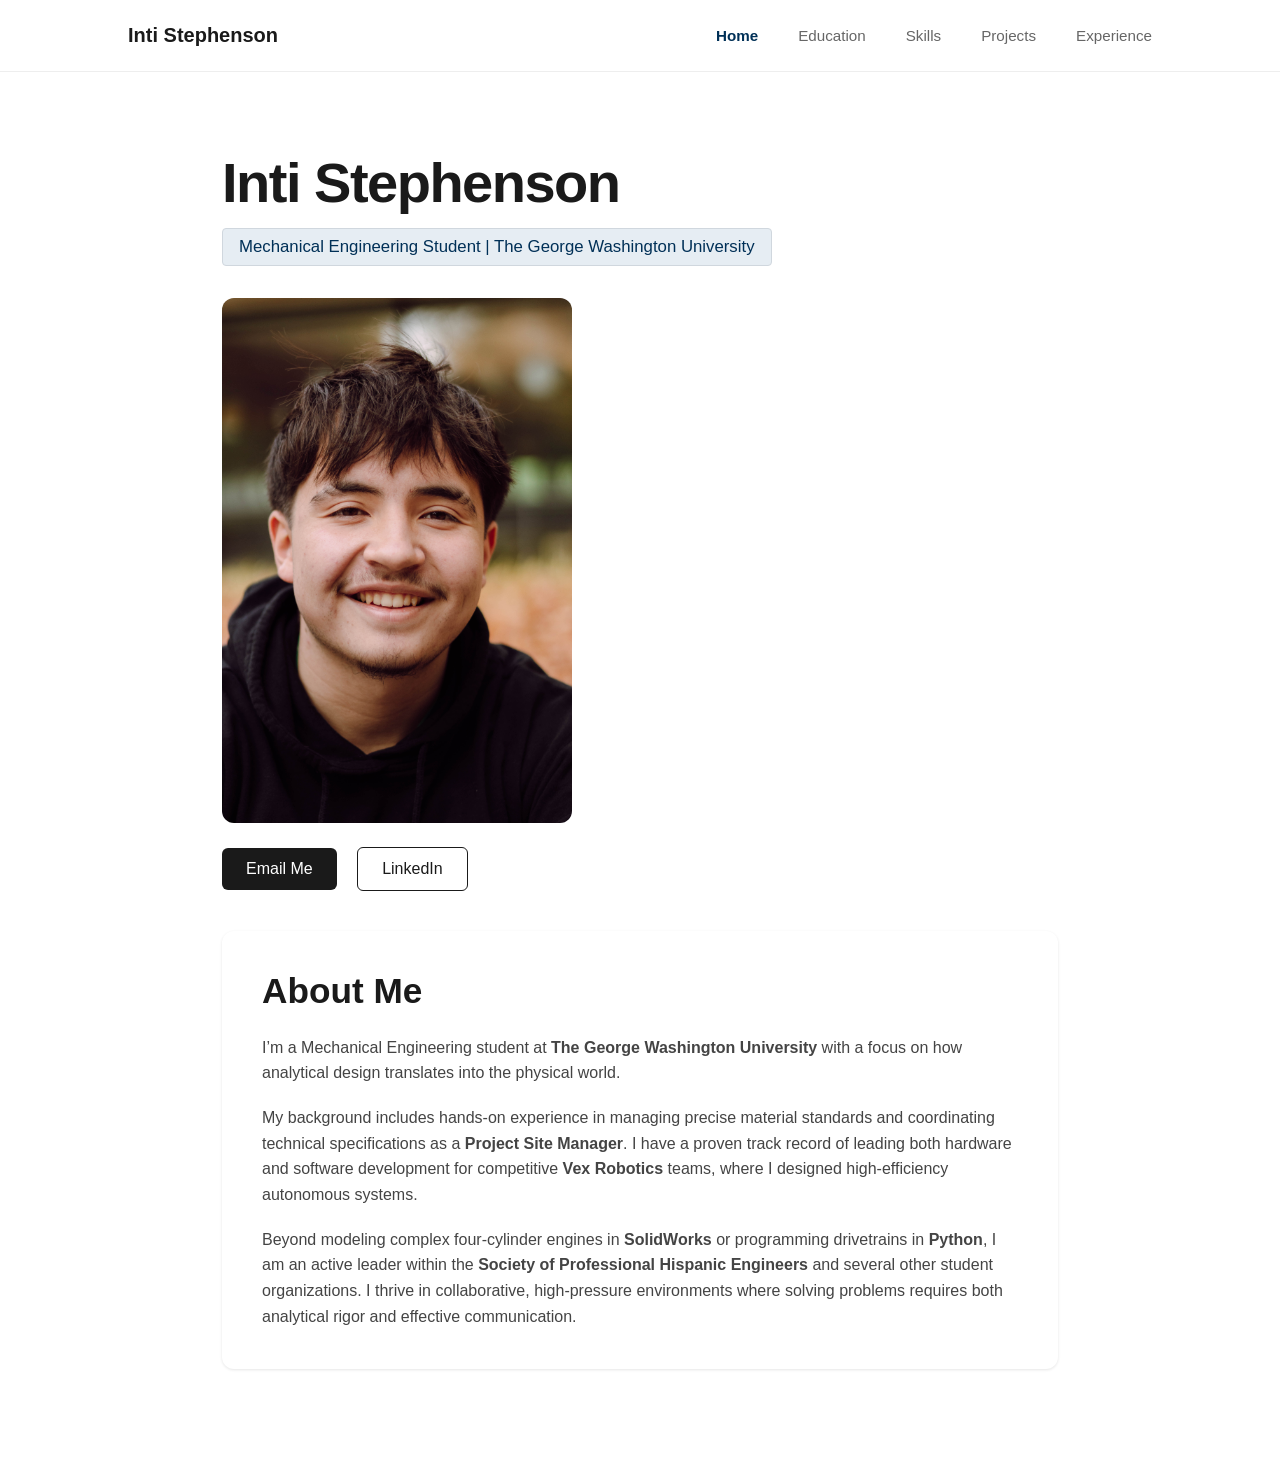
==== commit 88aca495: "Update index.html" ====
--- a/index.html
+++ b/index.html
@@ -17,7 +17,7 @@
         }
 
         .hero-photo {
-            width: 350px; /* Limits the size so it's not huge */
+            width: 350px;
             height: auto;
             border-radius: 12px;
             margin-top: 1.5rem;
@@ -71,9 +71,9 @@
     <main class="container">
         <section class="hero-section">
             <div class="hero-header">
-                <h1 class="name-title">Inti Stephenson [cite: 1]</h1>
+                <h1 class="name-title">Inti Stephenson</h1>
                 <div class="title-badge">
-                    Mechanical Engineering Student | The George Washington University [cite: 4, 5]
+                    Mechanical Engineering Student | The George Washington University
                 </div>
             </div>
 
@@ -81,7 +81,7 @@
             
             <div class="actions">
                 <a href="mailto:inti.stephenson@gwmail.gwu.edu" class="btn">Email Me</a>
-                <a href="https://www.linkedin.com/in/inti-stephenson" class="btn btn-outline" target="_blank">LinkedIn [cite: 2]</a>
+                <a href="https://www.linkedin.com/in/inti-stephenson" class="btn btn-outline" target="_blank">LinkedIn</a>
             </div>
         </section>
 
@@ -89,13 +89,13 @@
             <h2>About Me</h2>
             <div class="about-content">
                 <p class="about-content-paragraph">
-                    I’m a Mechanical Engineering student at <strong>The George Washington University</strong> [cite: 4] with a focus on how analytical design translates into the physical world. [cite: 21]
+                    I’m a Mechanical Engineering student at <strong>The George Washington University</strong> with a focus on how analytical design translates into the physical world.
                 </p>
                 <p class="about-content-paragraph">
-                    My background includes hands-on experience in managing precise material standards and coordinating technical specifications as a <strong>Project Site Manager</strong>. [cite: 31, 33, 34] I have a proven track record of leading both hardware and software development for competitive <strong>Vex Robotics</strong> teams, where I designed high-efficiency autonomous systems. [cite: 22, 26, 27]
+                    My background includes hands-on experience in managing precise material standards and coordinating technical specifications as a <strong>Project Site Manager</strong>. I have a proven track record of leading both hardware and software development for competitive <strong>Vex Robotics</strong> teams, where I designed high-efficiency autonomous systems.
                 </p>
                 <p class="about-content-paragraph">
-                    Beyond modeling complex four-cylinder engines in <strong>SolidWorks</strong> [cite: 18] or programming drivetrains in <strong>Python</strong> [cite: 10, 27], I am an active leader within the <strong>Society of Professional Hispanic Engineers</strong> [cite: 43] and several other student organizations. [cite: 48] I thrive in collaborative, high-pressure environments where solving problems requires both analytical rigor and effective communication. [cite: 29]
+                    Beyond modeling complex four-cylinder engines in <strong>SolidWorks</strong> or programming drivetrains in <strong>Python</strong>, I am an active leader within the <strong>Society of Professional Hispanic Engineers</strong> and several other student organizations. I thrive in collaborative, high-pressure environments where solving problems requires both analytical rigor and effective communication.
                 </p>
             </div>
         </section>
--- a/style.css
+++ b/style.css
@@ -86,21 +86,11 @@
     color: var(--navy);
     font-size: 1.05rem;
     font-weight: 500;
-    border-radius: 4px; /* Square bubble */
+    border-radius: 4px;
     border: 1px solid #d0d7de;
 }
 
-.about-content {
-    margin-top: 2rem;
-}
-
-.lead {
-    font-size: 1.3rem;
-    line-height: 1.6;
-    margin-bottom: 1.5rem;
-}
-
-/* Cards & Entries */
+/* Cards & Entries for Subpages */
 .card, .project-entry, .exp-entry, .skill-box {
     background: #f9f9f9;
     padding: 2rem;
